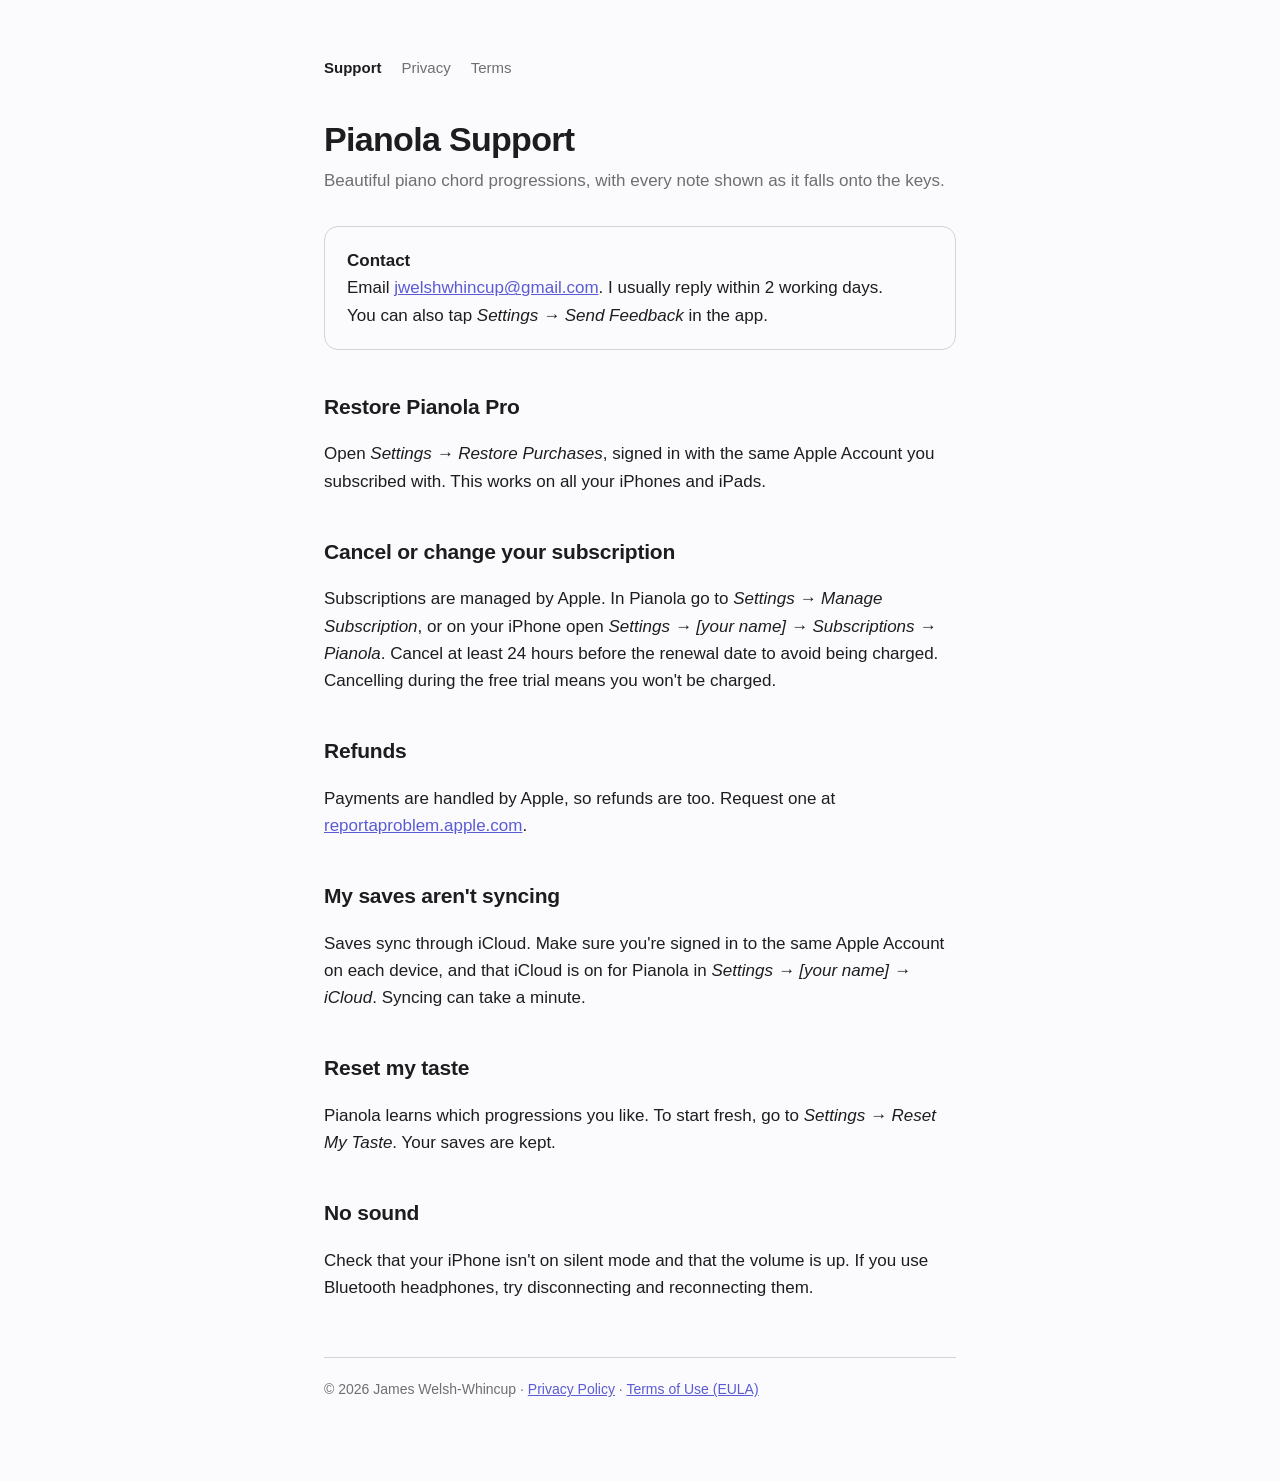
==== index.html @ 859e9fb9 "Pianola support and privacy pages Co-Authored-By: Claude Opus 5.5 <noreply@anthropic.com> Claude-Ses" ====
<!DOCTYPE html>
<html lang="en"><head><meta charset="utf-8"><meta name="viewport" content="width=device-width,initial-scale=1">
<title>Pianola – Support</title><meta name="description" content="Help and support for Pianola, the piano chord progression app."><link rel="stylesheet" href="style.css"></head>
<body><main>
<nav><a href="./" aria-current="page">Support</a><a href="privacy.html">Privacy</a><a href="https://www.apple.com/legal/internet-services/itunes/dev/stdeula/">Terms</a></nav>
<h1>Pianola Support</h1>
<p class="sub">Beautiful piano chord progressions, with every note shown as it falls onto the keys.</p>

<div class="card"><strong>Contact</strong><br>
Email <a href="mailto:jwelshwhincup@gmail.com?subject=Pianola%20support">jwelshwhincup@gmail.com</a>. I usually reply within 2 working days.<br>
You can also tap <em>Settings → Send Feedback</em> in the app.</div>

<h2>Restore Pianola Pro</h2>
<p>Open <em>Settings → Restore Purchases</em>, signed in with the same Apple Account you subscribed with. This works on all your iPhones and iPads.</p>

<h2>Cancel or change your subscription</h2>
<p>Subscriptions are managed by Apple. In Pianola go to <em>Settings → Manage Subscription</em>, or on your iPhone open <em>Settings → [your name] → Subscriptions → Pianola</em>. Cancel at least 24 hours before the renewal date to avoid being charged. Cancelling during the free trial means you won't be charged.</p>

<h2>Refunds</h2>
<p>Payments are handled by Apple, so refunds are too. Request one at <a href="https://reportaproblem.apple.com">reportaproblem.apple.com</a>.</p>

<h2>My saves aren't syncing</h2>
<p>Saves sync through iCloud. Make sure you're signed in to the same Apple Account on each device, and that iCloud is on for Pianola in <em>Settings → [your name] → iCloud</em>. Syncing can take a minute.</p>

<h2>Reset my taste</h2>
<p>Pianola learns which progressions you like. To start fresh, go to <em>Settings → Reset My Taste</em>. Your saves are kept.</p>

<h2>No sound</h2>
<p>Check that your iPhone isn't on silent mode and that the volume is up. If you use Bluetooth headphones, try disconnecting and reconnecting them.</p>

<footer>© 2026 James Welsh-Whincup · <a href="privacy.html">Privacy Policy</a> · <a href="https://www.apple.com/legal/internet-services/itunes/dev/stdeula/">Terms of Use (EULA)</a></footer>
</main></body></html>
---- style.css ----
:root{color-scheme:light dark;--bg:#fbfbfd;--fg:#1d1d1f;--mute:#6e6e73;--line:#d2d2d7;--accent:#5b5bd6}
@media(prefers-color-scheme:dark){:root{--bg:#0b0b0f;--fg:#f5f5f7;--mute:#a1a1a6;--line:#2c2c30;--accent:#8e8ef5}}
*{box-sizing:border-box}body{margin:0;background:var(--bg);color:var(--fg);font:17px/1.6 -apple-system,BlinkMacSystemFont,"SF Pro Text","Helvetica Neue",Arial,sans-serif;-webkit-font-smoothing:antialiased}
main{max-width:680px;margin:0 auto;padding:56px 24px 80px}
nav{display:flex;gap:20px;font-size:15px;margin-bottom:40px}nav a{color:var(--mute);text-decoration:none}nav a[aria-current]{color:var(--fg);font-weight:600}
h1{font-size:34px;line-height:1.15;letter-spacing:-.02em;margin:0 0 8px}h2{font-size:21px;margin:40px 0 8px;letter-spacing:-.01em}
.sub{color:var(--mute);margin:0 0 32px}a{color:var(--accent)}ul{padding-left:20px}li{margin:6px 0}
.card{border:1px solid var(--line);border-radius:14px;padding:20px 22px;margin:24px 0}
footer{margin-top:56px;padding-top:20px;border-top:1px solid var(--line);color:var(--mute);font-size:14px}
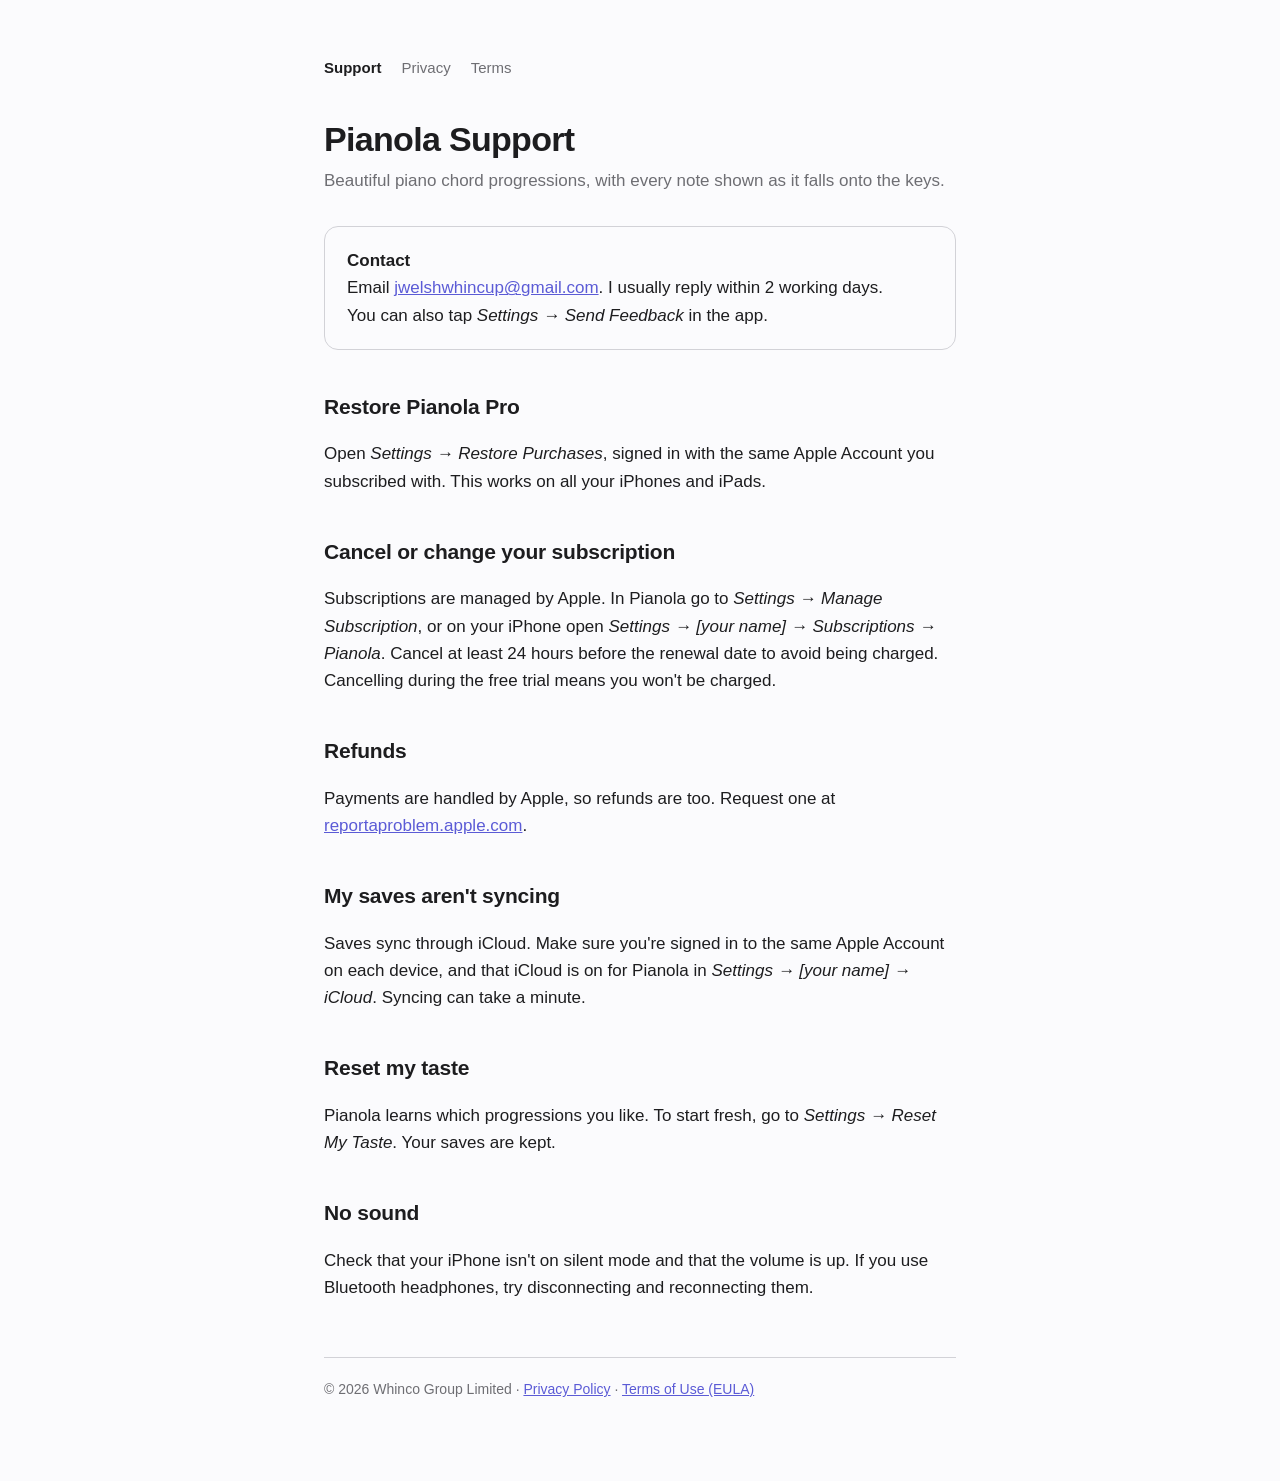
==== commit 39278b69: "Use company name Whinco Group Limited Co-Authored-By: Claude Opus 5.5 <noreply@anthropic.com> Claude" ====
--- a/index.html
+++ b/index.html
@@ -28,5 +28,5 @@
 <h2>No sound</h2>
 <p>Check that your iPhone isn't on silent mode and that the volume is up. If you use Bluetooth headphones, try disconnecting and reconnecting them.</p>
 
-<footer>© 2026 James Welsh-Whincup · <a href="privacy.html">Privacy Policy</a> · <a href="https://www.apple.com/legal/internet-services/itunes/dev/stdeula/">Terms of Use (EULA)</a></footer>
+<footer>© 2026 Whinco Group Limited · <a href="privacy.html">Privacy Policy</a> · <a href="https://www.apple.com/legal/internet-services/itunes/dev/stdeula/">Terms of Use (EULA)</a></footer>
 </main></body></html>
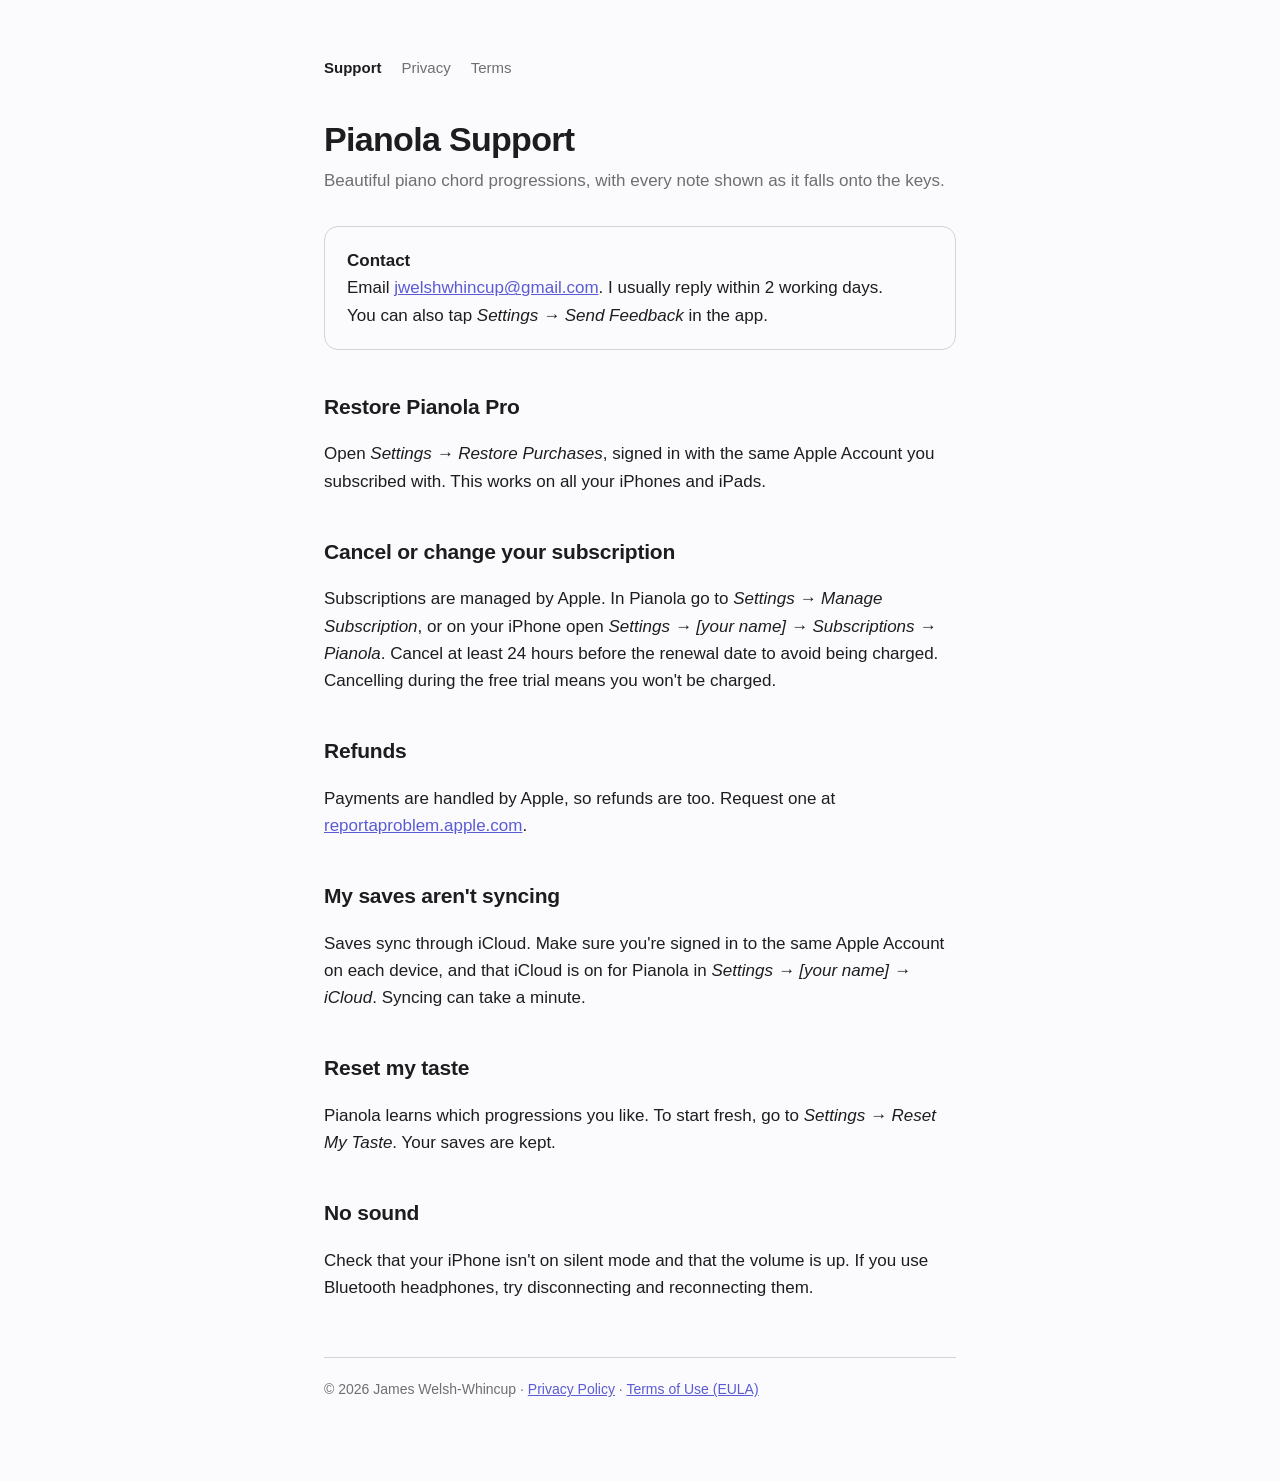
==== commit 9ab451fd: "Use developer name James Welsh-Whincup Co-Authored-By: Claude Opus 5.5 <noreply@anthropic.com> Claud" ====
--- a/index.html
+++ b/index.html
@@ -28,5 +28,5 @@
 <h2>No sound</h2>
 <p>Check that your iPhone isn't on silent mode and that the volume is up. If you use Bluetooth headphones, try disconnecting and reconnecting them.</p>
 
-<footer>© 2026 Whinco Group Limited · <a href="privacy.html">Privacy Policy</a> · <a href="https://www.apple.com/legal/internet-services/itunes/dev/stdeula/">Terms of Use (EULA)</a></footer>
+<footer>© 2026 James Welsh-Whincup · <a href="privacy.html">Privacy Policy</a> · <a href="https://www.apple.com/legal/internet-services/itunes/dev/stdeula/">Terms of Use (EULA)</a></footer>
 </main></body></html>
